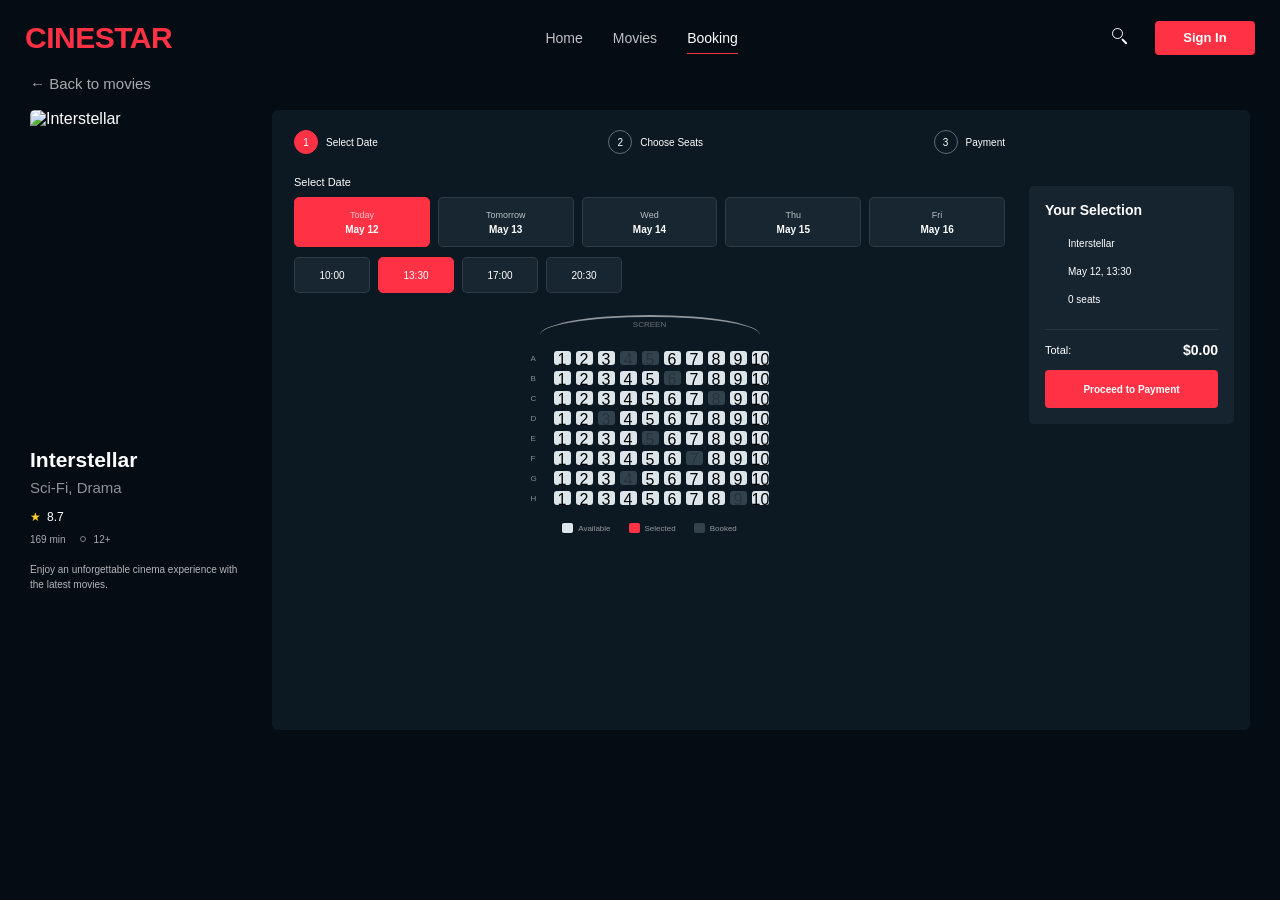
==== booking.html @ d74d0a4b "Adding a third page A movie screening reservation system has been added." ====
<!DOCTYPE html>
<html lang="en">

<head>
    <meta charset="UTF-8">
    <meta name="viewport" content="width=device-width, initial-scale=1.0">
    <title>Booking - Cinestar</title>
    <link rel="stylesheet" href="style.css">
</head>

<body>
    <header class="header booking-header">
        <a href="index.html" class="logo">CINESTAR</a>
        <nav class="nav">
            <a href="index.html" class="nav-link">Home</a>
            <a href="movies.html" class="nav-link">Movies</a>
            <a href="booking.html" class="nav-link active">Booking</a>
        </nav>
        <div class="header-actions">
            <button class="search-btn" type="button" aria-label="Search"></button>
            <a href="#" class="sign-btn">Sign In</a>
        </div>
    </header>

    <main class="booking-page">
        <a href="movies.html" class="back-link">← Back to movies</a>

        <div class="booking-layout">
            <section class="booking-movie">
                <img id="booking-movie-image" src="" alt="">
                <div class="booking-movie-info">
                    <h1 id="booking-movie-title">Interstellar</h1>
                    <p id="booking-movie-genre">Sci-Fi, Drama</p>
                    <div class="booking-rating">
                        <span class="star">★</span>
                        <span id="booking-movie-rating">8.7</span>
                    </div>
                    <div class="booking-meta">
                        <span id="booking-movie-duration">169 min</span>
                        <span id="booking-movie-age">12+</span>
                    </div>
                    <p id="booking-movie-description">
                        When Earth becomes uninhabitable, a group of explorers travels through a wormhole in search of a
                        new home for humanity.
                    </p>
                </div>
            </section>

            <section class="booking-panel">
                <div class="booking-steps">
                    <div class="booking-step active">
                        <span>1</span>
                        <p>Select Date</p>
                    </div>
                    <div class="booking-step">
                        <span>2</span>
                        <p>Choose Seats</p>
                    </div>
                    <div class="booking-step">
                        <span>3</span>
                        <p>Payment</p>
                    </div>
                </div>

                <div class="booking-content">
                    <div class="booking-title">Select Date</div>
                    <div class="date-list" id="date-list"></div>

                    <div class="time-list" id="time-list"></div>

                    <div class="seat-layout">
                        <div class="screen">SCREEN</div>
                        <div class="seats" id="seats"></div>
                        <div class="seat-legend">
                            <div><span class="seat-example available"></span>Available</div>
                            <div><span class="seat-example selected"></span>Selected</div>
                            <div><span class="seat-example booked"></span>Booked</div>
                        </div>
                    </div>
                </div>

                <aside class="selection-panel">
                    <h2>Your Selection</h2>
                    <div class="selection-item">
                        <span class="selection-icon movie-icon"></span>
                        <span id="selected-movie">Interstellar</span>
                    </div>
                    <div class="selection-item">
                        <span class="selection-icon calendar-icon"></span>
                        <span id="selected-date">May 12, 13:30</span>
                    </div>
                    <div class="selection-item">
                        <span class="selection-icon seat-icon"></span>
                        <span id="selected-seats">2 seats (D5, D6)</span>
                    </div>
                    <div class="selection-total">
                        <span>Total:</span>
                        <strong id="total-price">$24.00</strong>
                    </div>
                    <button class="payment-btn" id="payment-btn" type="button">Proceed to Payment</button>
                </aside>
            </section>
        </div>
    </main>

    <script src="js/booking.js"></script>
</body>

</html>
---- style.css ----
* {
    margin: 0;
    padding: 0;
    box-sizing: border-box;
}

html {
    scroll-behavior: smooth;
}

body {
    font-family: Arial, Helvetica, sans-serif;
    background: #050d14;
    color: #fff;
}

a {
    color: inherit;
    text-decoration: none;
}

button {
    font: inherit;
}

.hero {
    position: relative;
    width: 100%;
    height: 100vh;
    min-height: 600px;
    overflow: hidden;
    background-image:
        linear-gradient(90deg, rgba(3, 10, 17, 0.94) 0%, rgba(3, 10, 17, 0.82) 34%, rgba(3, 10, 17, 0.35) 62%, rgba(3, 10, 17, 0.12) 100%),
        url("img/ero1.jpg");
    background-position: center;
    background-size: cover;
    background-repeat: no-repeat;
}

.header {
    position: relative;
    z-index: 10;
    width: 100%;
    max-width: 1180px;
    height: 70px;
    margin: 0 auto;
    padding: 0 25px;
    display: flex;
    align-items: center;
    justify-content: space-between;
}

.logo {
    font-size: 30px;
    font-weight: 800;
    letter-spacing: -0.5px;
    color: #ff3145;
}

.nav {
    display: flex;
    align-items: center;
    gap: 30px;
    margin-left: auto;
    margin-right: auto;
}

.nav-link {
    position: relative;
    font-size: 14px;
    color: rgba(255, 255, 255, 0.75);
    transition: color 0.3s ease;
}

.nav-link:hover,
.nav-link.active {
    color: #fff;
}

.nav-link.active::after {
    content: "";
    position: absolute;
    left: 0;
    bottom: -8px;
    width: 100%;
    height: 1px;
    background: #ff3145;
}

.header-actions {
    display: flex;
    align-items: center;
    gap: 22px;
}

.search-btn {
    position: relative;
    width: 22px;
    height: 22px;
    padding: 0;
    border: 0;
    background: transparent;
    cursor: pointer;
}

.search-btn::before {
    content: "";
    position: absolute;
    top: 1px;
    left: 1px;
    width: 9px;
    height: 9px;
    border: 1.7px solid #fff;
    border-radius: 50%;
    transition: border-color 0.3s ease;
}

.search-btn::after {
    content: "";
    position: absolute;
    top: 11px;
    left: 11px;
    width: 7px;
    height: 1.7px;
    border-radius: 2px;
    background: #fff;
    transform: rotate(45deg);
    transform-origin: left center;
    transition: background 0.3s ease;
}

.search-btn:hover::before {
    border-color: #ff3145;
}

.search-btn:hover::after {
    background: #ff3145;
}

.sign-btn {
    display: flex;
    align-items: center;
    justify-content: center;
    min-width: 68px;
    height: 34px;
    width: 100px;
    padding: 0 15px;
    border-radius: 4px;
    background: #ff3145;
    font-size: 13px;
    font-weight: 600;
    transition: background 0.3s ease, transform 0.3s ease;
}

.sign-btn:hover {
    background: #e92338;
    transform: translateY(-1px);
}

.hero-content {
    position: relative;
    z-index: 5;
    max-width: 1180px;
    margin: 0 auto;
    padding: 125px 25px 0;
}

.hero-subtitle {
    margin-bottom: 14px;
    font-size: 10px;
    font-weight: 600;
    letter-spacing: 4px;
    color: rgba(255, 255, 255, 0.7);
}

.hero-title {
    margin-bottom: 14px;
    font-size: clamp(52px, 5vw, 76px);
    line-height: 0.96;
    font-weight: 800;
    letter-spacing: -3px;
}

.hero-description {
    margin-bottom: 28px;
    font-size: 14px;
    line-height: 1.45;
    color: rgba(255, 255, 255, 0.82);
}

.hero-buttons {
    display: flex;
    align-items: center;
    gap: 12px;
}

.btn {
    display: flex;
    align-items: center;
    justify-content: center;
    height: 37px;
    padding: 0 19px;
    border-radius: 4px;
    font-size: 14px;
    font-weight: 600;
    transition: background 0.3s ease, border-color 0.3s ease, transform 0.3s ease;
}

.btn-primary {
    background: #ff3145;
}

.btn-primary:hover {
    background: #e92338;
    transform: translateY(-2px);
}

.btn-secondary {
    border: 1px solid rgba(255, 255, 255, 0.45);
    background: rgba(0, 0, 0, 0.05);
}

.btn-secondary:hover {
    border-color: #fff;
    background: rgba(255, 255, 255, 0.08);
}

.now-showing {
    padding: 90px 25px 45px;
    background: #050d14;
}

.section-header {
    max-width: 1180px;
    margin: 0 auto 18px;
    display: flex;
    align-items: center;
    justify-content: space-between;
}

.section-title {
    font-size: 30px;
    font-weight: 700;
}

.view-all {
    font-size: 15px;
    color: #fff;
    margin-top: 14px;
}

.view-all span {
    margin-left: 5px;
    font-size: 14px;
}

.movies-grid {
    max-width: 1300px;
    margin: 0 auto;
    display: grid;
    grid-template-columns: repeat(5, 1fr);
    gap: 30px;
}

.movie-card {
    min-width: 0;
    margin-top: 30px;
}

.movie-card-image {
    display: block;
    width: 100%;
    aspect-ratio: 0.67;
    object-fit: cover;
    border-radius: 10px;
}

.movie-card-title {
    margin-top: 7px;
    font-size: 16px;
    line-height: 1.2;
    font-weight: 600;
    white-space: nowrap;
    overflow: hidden;
    text-overflow: ellipsis;
}

.movie-card-genre {
    margin-top: 4px;
    font-size: 14px;
    color: rgba(255, 255, 255, 0.6);
}

.movie-card-rating {
    margin-top: 5px;
    display: flex;
    align-items: center;
    gap: 4px;
    font-size: 12px;
    color: #fff;
}

.star {
    color: #ffd12f;
}

.movie-card-button {
    display: flex;
    align-items: center;
    justify-content: center;
    height: 40px;
    margin-top: 10px;
    border-radius: 15px;
    background: #ff3145;
    font-size: 14px;
    font-weight: 900;
    transition: background 0.3s ease;
}

.movie-card-button:hover {
    background: #e92338;
}

.promo {
    max-width: 1180px;
    height: 200px;
    margin: 28px auto;
    padding: 0 20px;
    display: flex;
    align-items: center;
    justify-content: center;
    border-radius: 3px;
    overflow: hidden;
    background-image: url("img/pomt.jpg");
    background-size: cover;
    background-position: center;
}

.promo-content {
    margin-left: 180px;
    text-align: center;
}

.promo h2 {
    margin-bottom: 7px;
    font-size: 25px;
    font-weight: 700;
}

.promo p {
    margin-bottom: 11px;
    font-size: 15px;
    line-height: 1.35;
    color: rgba(255, 255, 255, 0.82);
}

.promo-button {
    display: inline-flex;
    align-items: center;
    justify-content: center;
    min-width: 200px;
    height: 40px;
    padding: 0 20px;
    border-radius: 3px;
    background: #ff3145;
    font-size: 17px;
    font-weight: 600;
    transition: background 0.3s ease, transform 0.3s ease;
}

.promo-button:hover {
    background: #e92338;
    transform: translateY(-1px);
}

.features {
    padding: 35px 25px;
    background: #050d14;
    border-top: 1px solid rgba(255, 255, 255, 0.04);
    border-bottom: 1px solid rgba(255, 255, 255, 0.04);
}

.features-container {
    max-width: 1180px;
    margin: 0 auto;
    display: grid;
    grid-template-columns: repeat(3, 1fr);
}

.feature {
    position: relative;
    min-height: 105px;
    display: flex;
    flex-direction: column;
    align-items: center;
    text-align: center;
}

.feature+.feature::before {
    content: "";
    position: absolute;
    left: 0;
    top: 5px;
    width: 1px;
    height: 85px;
    background: rgba(255, 255, 255, 0.08);
}

.feature-icon {
    display: block;
    width: 200px;
    height: 150px;
    margin-bottom: 9px;
    object-fit: contain;
}

.feature h3 {
    margin-bottom: 7px;
    font-size: 19px;
    font-weight: 700;
}

.feature p {
    font-size: 13px;
    line-height: 1.45;
    color: rgba(255, 255, 255, 0.55);
}

.footer {
    background: #050d14;
    border-top: 1px solid rgba(255, 255, 255, 0.06);
    padding: 12px 25px 7px;
}

.footer-top,
.footer-bottom {
    max-width: 1180px;
    margin: 0 auto;
    display: flex;
    align-items: center;
    justify-content: space-between;
}

.footer-top {
    min-height: 38px;
}

.footer-brand {
    min-width: 180px;
}

.footer-logo {
    display: block;
    margin-bottom: 1px;
    color: #ff3145;
    font-size: 25px;
    line-height: 2;
    font-weight: 800;
}

.footer-brand p {
    font-size: 15px;
    color: rgba(255, 255, 255, 0.55);
}

.footer-nav {
    display: flex;
    align-items: center;
    gap: 22px;
}

.footer-nav a,
.footer-links a {
    font-size: 15px;
    color: rgba(255, 255, 255, 0.75);
    transition: color 0.3s ease;
}

.footer-nav a:hover,
.footer-links a:hover {
    color: #fff;
}

.footer-socials {
    display: flex;
    align-items: center;
    gap: 11px;
    min-width: 180px;
    justify-content: flex-end;
}

.footer-socials {
    display: flex;
    align-items: center;
    justify-content: flex-end;
    gap: 12px;
    min-width: 180px;
}

.footer-socials a {
    width: 30px;
    height: 30px;
    display: flex;
    align-items: center;
    justify-content: center;
}

.footer-socials img {
    width: 25px;
    height: 25px;
    object-fit: contain;
    display: block;
}

.footer-bottom {
    margin-top: 5px;
}

.footer-bottom p,
.footer-links a {
    font-size: 12px;
    color: rgba(255, 255, 255, 0.38);
}

.footer-links {
    display: flex;
    gap: 16px;
}

.footer-links a:hover {
    color: rgba(255, 255, 255, 0.75);
}

.movies-page {
    min-height: 100vh;
    background: #050d14;
}

.movies-header {
    max-width: 1180px;
}

.movies-intro {
    background: linear-gradient(180deg, #07151e 0%, #050d14 100%);
    padding: 8px 25px 20px;
}

.movies-intro-content {
    max-width: 1180px;
    margin: 0 auto;
}

.movies-intro h1 {
    margin-left: 25px;
    font-size: 30px;
    line-height: 2;
    font-weight: 700;
}

.movies-intro p {
    margin-left: 25px;
    font-size: 15px;
    color: rgba(255, 255, 255, 0.55);
}

.movies-section {
    max-width: 1180px;
    margin: 0 auto;
    padding: 0 25px 35px;
}

.movies-filters {
    display: grid;
    grid-template-columns: 1fr 150px 150px 150px;
    gap: 10px;
    margin-bottom: 16px;
}

.search-box {
    position: relative;
}

.search-box input,
.movies-filters select {
    width: 100%;
    height: 40px;
    border: 1px solid rgba(255, 255, 255, 0.08);
    border-radius: 4px;
    outline: none;
    background: #12202a;
    color: #fff;
    font-size: 15px;
}

.search-box input {
    padding: 0 35px 0 10px;
}

.search-box input::placeholder {
    color: rgba(255, 255, 255, 0.4);
}

.movies-filters select {
    padding: 0 9px;
}

.filter-search-btn {
    position: absolute;
    top: 50%;
    right: 11px;
    width: 15px;
    height: 15px;
    padding: 0;
    border: 0;
    background: transparent;
    transform: translateY(-50%);
    cursor: pointer;
}

.filter-search-btn::before {
    content: "";
    position: absolute;
    top: 1px;
    left: 0;
    width: 7px;
    height: 7px;
    border: 1.5px solid #fff;
    border-radius: 50%;
}

.filter-search-btn::after {
    content: "";
    position: absolute;
    top: 9px;
    left: 8px;
    width: 6px;
    height: 1.5px;
    border-radius: 2px;
    background: #fff;
    transform: rotate(45deg);
}

.movies-grid {
    display: grid;
    grid-template-columns: repeat(5, 1fr);
    gap: 20px 30px;
}

.movie-card {
    min-width: 0;
}

.movie-card-image {
    display: block;
    width: 100%;
    aspect-ratio: 0.7;
    object-fit: cover;
    border-radius: 10px;
}

.movie-card-title {
    margin-top: 7px;
    font-size: 17px;
    line-height: 1.2;
    font-weight: 600;
    white-space: nowrap;
    overflow: hidden;
    text-overflow: ellipsis;
}

.movie-card-genre {
    margin-top: 3px;
    font-size: 15px;
    color: rgba(255, 255, 255, 0.5);
}

.movie-card-rating {
    display: flex;
    align-items: center;
    gap: 4px;
    margin-top: 5px;
    font-size: 13px;
}

.star {
    color: #ffd12f;
}

.movie-card-button {
    display: flex;
    align-items: center;
    justify-content: center;
    height: 40px;
    margin-top: 5px;
    border: 1px solid rgba(255, 255, 255, 0.12);
    border-radius: 3px;
    background: #172631;
    color: #fff;
    font-size: 13px;
    transition: background 0.3s ease, border-color 0.3s ease;
}

.movie-card-button:hover {
    background: #ff3145;
    border-color: #ff3145;
}

.pagination {
    display: flex;
    align-items: center;
    justify-content: center;
    gap: 15px;
    margin-top: 18px;
}

.pagination button {
    width: 20px;
    height: 20px;
    border: 0;
    border-radius: 3px;
    background: transparent;
    color: #fff;
    font-size: 9px;
    cursor: pointer;
}

.pagination button.active {
    background: #ff3145;
}

.pagination button:hover {
    color: #ff3145;
}

.pagination button.active:hover {
    color: #fff;
}

.booking-page {
    min-height: calc(100vh - 75px);
    padding: 0 30px 45px;
    background: #050d14;
}

.booking-header {
    max-width: 1280px;
    height: 75px;
}

.back-link {
    display: block;
    max-width: 1280px;
    margin: 0 auto 18px;
    font-size: 15px;
    color: rgba(255, 255, 255, 0.65);
}

.back-link:hover {
    color: #fff;
}

.booking-layout {
    max-width: 1280px;
    margin: 0 auto;
    display: grid;
    grid-template-columns: 220px 1fr;
    gap: 22px;
}

.booking-movie > img {
    display: block;
    width: 100%;
    aspect-ratio: 0.68;
    object-fit: cover;
    border-radius: 5px;
}

.booking-movie-info h1 {
    margin-top: 14px;
    font-size: 21px;
    line-height: 1.1;
}

.booking-movie-info > p {
    margin-top: 6px;
    font-size: 15px;
    line-height: 1.4;
    color: rgba(255, 255, 255, 0.55);
}

.booking-rating {
    display: flex;
    align-items: center;
    gap: 6px;
    margin-top: 12px;
    font-size: 12px;
}

.booking-meta {
    display: flex;
    align-items: center;
    gap: 14px;
    margin-top: 10px;
    font-size: 10px;
    color: rgba(255, 255, 255, 0.65);
}

.booking-meta span + span {
    position: relative;
    padding-left: 14px;
}

.booking-meta span + span::before {
    content: "";
    position: absolute;
    left: 0;
    top: 50%;
    width: 4px;
    height: 4px;
    border: 1px solid rgba(255, 255, 255, 0.45);
    border-radius: 50%;
    transform: translateY(-50%);
}

#booking-movie-description {
    margin-top: 17px;
    font-size: 10px;
    line-height: 1.5;
    color: rgba(255, 255, 255, 0.7);
}

.booking-panel {
    position: relative;
    min-height: 620px;
    padding: 20px 245px 25px 22px;
    border-radius: 6px;
    background: #0d1922;
}

.booking-steps {
    display: flex;
    align-items: center;
    justify-content: space-between;
    margin-bottom: 22px;
}

.booking-step {
    display: flex;
    align-items: center;
    gap: 8px;
}

.booking-step span {
    display: flex;
    align-items: center;
    justify-content: center;
    width: 24px;
    height: 24px;
    border: 1px solid rgba(255, 255, 255, 0.35);
    border-radius: 50%;
    font-size: 10px;
}

.booking-step p {
    font-size: 10px;
}

.booking-step.active span {
    border-color: #ff3145;
    background: #ff3145;
}

.booking-title {
    margin-bottom: 9px;
    font-size: 11px;
}

.date-list {
    display: grid;
    grid-template-columns: repeat(5, 1fr);
    gap: 8px;
}

.date-btn {
    height: 50px;
    padding: 6px;
    border: 1px solid rgba(255, 255, 255, 0.1);
    border-radius: 5px;
    background: #172630;
    color: #fff;
}

.date-btn span {
    display: block;
    font-size: 9px;
    color: rgba(255, 255, 255, 0.7);
}

.date-btn strong {
    display: block;
    margin-top: 4px;
    font-size: 10px;
}

.date-btn.active {
    border-color: #ff3145;
    background: #ff3145;
}

.time-list {
    display: flex;
    gap: 8px;
    margin-top: 10px;
}

.time-btn {
    width: 76px;
    height: 36px;
    border: 1px solid rgba(255, 255, 255, 0.1);
    border-radius: 5px;
    background: #172630;
    color: #fff;
    font-size: 10px;
}

.time-btn.active {
    border-color: #ff3145;
    background: #ff3145;
}

.seat-layout {
    margin-top: 22px;
}

.screen {
    position: relative;
    width: 220px;
    margin: 0 auto 22px;
    padding-top: 5px;
    text-align: center;
    font-size: 8px;
    color: rgba(255, 255, 255, 0.38);
}

.screen::before {
    content: "";
    position: absolute;
    left: 0;
    right: 0;
    top: 0;
    height: 38px;
    border-top: 2px solid rgba(255, 255, 255, 0.55);
    border-radius: 50%;
}

.seat-row {
    display: flex;
    align-items: center;
    justify-content: center;
    margin-bottom: 6px;
}

.row-label {
    width: 23px;
    font-size: 8px;
    color: rgba(255, 255, 255, 0.5);
}

.row-seats {
    display: grid;
    grid-template-columns: repeat(10, 17px);
    gap: 5px;
}

.seat {
    width: 17px;
    height: 14px;
    padding: 0;
    border: 0;
    border-radius: 3px;
    background: #dce5ea;
    cursor: pointer;
}

.seat.selected {
    background: #ff3145;
}

.seat.booked {
    background: #33434e;
    cursor: not-allowed;
}

.seat-legend {
    display: flex;
    align-items: center;
    justify-content: center;
    gap: 18px;
    margin-top: 18px;
    font-size: 8px;
    color: rgba(255, 255, 255, 0.55);
}

.seat-legend > div {
    display: flex;
    align-items: center;
    gap: 5px;
}

.seat-example {
    width: 11px;
    height: 10px;
    border-radius: 2px;
}

.seat-example.available {
    background: #dce5ea;
}

.seat-example.selected {
    background: #ff3145;
}

.seat-example.booked {
    background: #33434e;
}

.selection-panel {
    position: absolute;
    top: 76px;
    right: 16px;
    width: 205px;
    padding: 16px;
    border-radius: 5px;
    background: #16242f;
}

.selection-panel h2 {
    margin-bottom: 18px;
    font-size: 14px;
}

.selection-item {
    display: flex;
    align-items: center;
    gap: 8px;
    margin-bottom: 13px;
    font-size: 10px;
}

.selection-icon {
    width: 15px;
    height: 15px;
}

.selection-total {
    display: flex;
    align-items: center;
    justify-content: space-between;
    margin-top: 22px;
    padding-top: 12px;
    border-top: 1px solid rgba(255, 255, 255, 0.08);
    font-size: 11px;
}

.selection-total strong {
    font-size: 14px;
}

.payment-btn {
    width: 100%;
    height: 38px;
    margin-top: 12px;
    border: 0;
    border-radius: 4px;
    background: #ff3145;
    color: #fff;
    font-size: 10px;
    font-weight: 600;
    cursor: pointer;
}

.payment-btn:hover {
    background: #e92338;
}

@media (max-width: 900px) {
    .movies-grid {
        grid-template-columns: repeat(4, 1fr);
    }

    .movies-filters {
        grid-template-columns: 1fr 1fr;
    }
}

@media (max-width: 600px) {
    .movies-grid {
        grid-template-columns: repeat(2, 1fr);
    }

    .movies-filters {
        grid-template-columns: 1fr;
    }

    .movies-section {
        padding-left: 15px;
        padding-right: 15px;
    }
}

@media (max-width: 700px) {
    .footer {
        padding: 20px;
    }

    .footer-top {
        flex-direction: column;
        gap: 18px;
    }

    .footer-brand,
    .footer-socials {
        min-width: auto;
    }

    .footer-nav {
        flex-wrap: wrap;
        justify-content: center;
    }

    .footer-bottom {
        flex-direction: column;
        gap: 8px;
    }
}

@media (max-width: 600px) {
    .features {
        padding: 30px 15px;
    }

    .features-container {
        grid-template-columns: 1fr;
        gap: 30px;
    }

    .feature {
        min-height: auto;
    }

    .feature+.feature::before {
        display: none;
    }
}

@media (max-width: 700px) {
    .promo {
        height: 150px;
    }

    .promo-content {
        margin-left: 80px;
    }
}

@media (max-width: 480px) {
    .promo-content {
        margin-left: 0;
    }

    .promo h2 {
        font-size: 16px;
    }
}

@media (max-width: 900px) {
    .movies-grid {
        grid-template-columns: repeat(3, 1fr);
    }
}

@media (max-width: 600px) {
    .movies-grid {
        grid-template-columns: repeat(2, 1fr);
    }
}

@media (max-width: 768px) {
    .header {
        padding: 0 20px;
    }

    .nav {
        gap: 18px;
    }

    .header-actions {
        gap: 14px;
    }

    .hero {
        background-position: 62% center;
    }

    .hero-content {
        padding: 140px 20px 0;
    }

    .hero-title {
        font-size: 52px;
        letter-spacing: -2px;
    }
}

@media (max-width: 520px) {
    .header {
        height: auto;
        padding-top: 18px;
        flex-wrap: wrap;
        gap: 18px;
    }

    .nav {
        order: 3;
        width: 100%;
        margin: 0;
        justify-content: center;
    }

    .hero-content {
        padding: 90px 20px 0;
    }

    .hero-title {
        font-size: 43px;
    }

    .hero-buttons {
        flex-direction: column;
        align-items: flex-start;
    }

    .btn {
        width: 130px;
    }
}
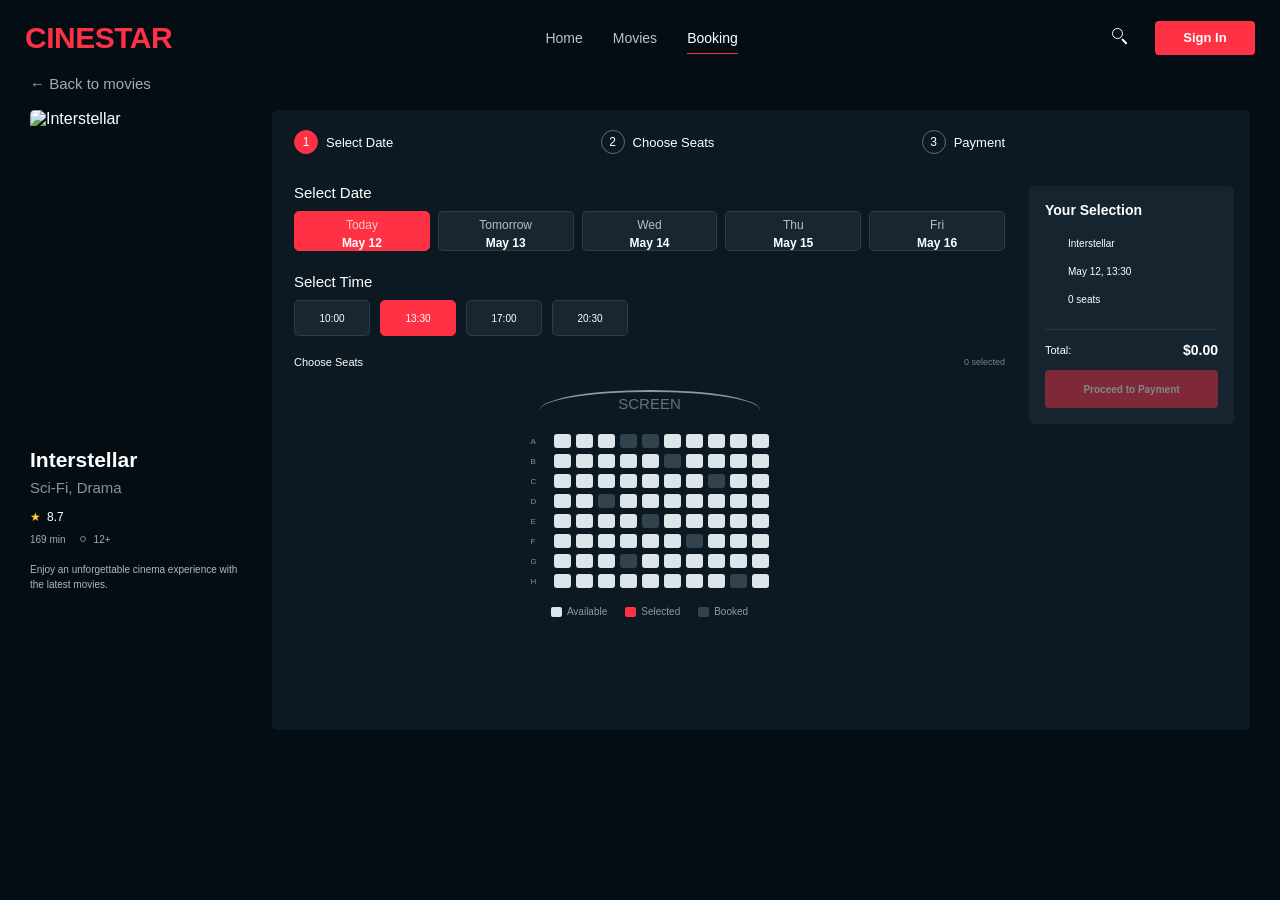
==== commit a38bd39c: "Payment editing The payment section has been modified—specifically, a character limit system has bee" ====
--- a/booking.html
+++ b/booking.html
@@ -39,24 +39,22 @@
                         <span id="booking-movie-duration">169 min</span>
                         <span id="booking-movie-age">12+</span>
                     </div>
-                    <p id="booking-movie-description">
-                        When Earth becomes uninhabitable, a group of explorers travels through a wormhole in search of a
-                        new home for humanity.
-                    </p>
+                    <p id="booking-movie-description">When Earth becomes uninhabitable, a group of explorers travels
+                        through a wormhole in search of a new home for humanity.</p>
                 </div>
             </section>
 
             <section class="booking-panel">
                 <div class="booking-steps">
-                    <div class="booking-step active">
+                    <div class="booking-step active" data-step="1">
                         <span>1</span>
                         <p>Select Date</p>
                     </div>
-                    <div class="booking-step">
+                    <div class="booking-step" data-step="2">
                         <span>2</span>
                         <p>Choose Seats</p>
                     </div>
-                    <div class="booking-step">
+                    <div class="booking-step" data-step="3">
                         <span>3</span>
                         <p>Payment</p>
                     </div>
@@ -66,7 +64,13 @@
                     <div class="booking-title">Select Date</div>
                     <div class="date-list" id="date-list"></div>
 
+                    <div class="booking-title time-title">Select Time</div>
                     <div class="time-list" id="time-list"></div>
+
+                    <div class="booking-seat-title">
+                        <span>Choose Seats</span>
+                        <span id="seat-count">0 selected</span>
+                    </div>
 
                     <div class="seat-layout">
                         <div class="screen">SCREEN</div>
@@ -81,28 +85,108 @@
 
                 <aside class="selection-panel">
                     <h2>Your Selection</h2>
+
                     <div class="selection-item">
                         <span class="selection-icon movie-icon"></span>
                         <span id="selected-movie">Interstellar</span>
                     </div>
+
                     <div class="selection-item">
                         <span class="selection-icon calendar-icon"></span>
                         <span id="selected-date">May 12, 13:30</span>
                     </div>
+
                     <div class="selection-item">
                         <span class="selection-icon seat-icon"></span>
-                        <span id="selected-seats">2 seats (D5, D6)</span>
+                        <span id="selected-seats">0 seats</span>
                     </div>
+
                     <div class="selection-total">
                         <span>Total:</span>
-                        <strong id="total-price">$24.00</strong>
+                        <strong id="total-price">$0.00</strong>
                     </div>
-                    <button class="payment-btn" id="payment-btn" type="button">Proceed to Payment</button>
+
+                    <button class="payment-btn" id="payment-btn" type="button" disabled>
+                        Proceed to Payment
+                    </button>
                 </aside>
             </section>
         </div>
     </main>
 
+    <div class="payment-modal" id="payment-modal">
+        <div class="payment-overlay"></div>
+
+        <div class="payment-window">
+            <button class="payment-close" id="payment-close" type="button" aria-label="Close">×</button>
+
+            <div class="payment-header">
+                <span class="payment-step-number">3</span>
+                <div>
+                    <h2>Payment</h2>
+                    <p>Complete your booking</p>
+                </div>
+            </div>
+
+            <div class="payment-summary">
+                <div>
+                    <span>Movie</span>
+                    <strong id="payment-movie">Interstellar</strong>
+                </div>
+                <div>
+                    <span>Seats</span>
+                    <strong id="payment-seats">D5, D6</strong>
+                </div>
+                <div>
+                    <span>Total</span>
+                    <strong id="payment-total">$24.00</strong>
+                </div>
+            </div>
+
+            <form id="payment-form" class="payment-form">
+                <label>
+                    Cardholder Name
+                    <input id="card-name" type="text" placeholder="Enter your name" maxlength="40" required>
+                    <span class="input-error" id="card-name-error"></span>
+                </label>
+
+                <label>
+                    Card Number
+                    <input id="card-number" type="text" placeholder="Enter card number" maxlength="16"
+                        inputmode="numeric" required>
+                    <span class="input-error" id="card-number-error"></span>
+                </label>
+
+                <div class="payment-row">
+                    <label>
+                        Expiry Date
+                        <input id="card-expiry" type="text" placeholder="MM/YY" maxlength="5" inputmode="numeric"
+                            required>
+                        <span class="input-error" id="card-expiry-error"></span>
+                    </label>
+
+                    <label>
+                        CVV
+                        <input id="card-cvv" type="text" placeholder="CVV" maxlength="3" inputmode="numeric" required>
+                        <span class="input-error" id="card-cvv-error"></span>
+                    </label>
+                </div>
+
+                <button class="confirm-payment-btn" type="submit">
+                    Pay <span id="payment-button-price">$24.00</span>
+                </button>
+            </form>
+
+            <div class="payment-success" id="payment-success">
+                <div class="success-icon">✓</div>
+                <h2>Payment Successful!</h2>
+                <p>Your booking has been confirmed.</p>
+                <span id="booking-confirmation"></span>
+                <a href="index.html" class="success-button">Back to Home</a>
+            </div>
+        </div>
+    </div>
+
     <script src="js/booking.js"></script>
 </body>
 
--- a/style.css
+++ b/style.css
@@ -841,7 +841,7 @@
     display: flex;
     align-items: center;
     justify-content: space-between;
-    margin-bottom: 22px;
+    margin-bottom: 30px;
 }
 
 .booking-step {
@@ -858,11 +858,11 @@
     height: 24px;
     border: 1px solid rgba(255, 255, 255, 0.35);
     border-radius: 50%;
-    font-size: 10px;
+    font-size: 12px;
 }
 
 .booking-step p {
-    font-size: 10px;
+    font-size: 13px;
 }
 
 .booking-step.active span {
@@ -870,9 +870,14 @@
     background: #ff3145;
 }
 
+.time-title {
+    margin-top: 22px;
+    margin-bottom: 10px;
+}
+
 .booking-title {
-    margin-bottom: 9px;
-    font-size: 11px;
+    margin-bottom: 10px;
+    font-size: 15px;
 }
 
 .date-list {
@@ -882,7 +887,7 @@
 }
 
 .date-btn {
-    height: 50px;
+    height: 40px;
     padding: 6px;
     border: 1px solid rgba(255, 255, 255, 0.1);
     border-radius: 5px;
@@ -892,14 +897,14 @@
 
 .date-btn span {
     display: block;
-    font-size: 9px;
+    font-size: 12px;
     color: rgba(255, 255, 255, 0.7);
 }
 
 .date-btn strong {
     display: block;
     margin-top: 4px;
-    font-size: 10px;
+    font-size: 12px;
 }
 
 .date-btn.active {
@@ -909,7 +914,7 @@
 
 .time-list {
     display: flex;
-    gap: 8px;
+    gap: 10px;
     margin-top: 10px;
 }
 
@@ -938,7 +943,7 @@
     margin: 0 auto 22px;
     padding-top: 5px;
     text-align: center;
-    font-size: 8px;
+    font-size: 15px;
     color: rgba(255, 255, 255, 0.38);
 }
 
@@ -997,7 +1002,7 @@
     justify-content: center;
     gap: 18px;
     margin-top: 18px;
-    font-size: 8px;
+    font-size: 10px;
     color: rgba(255, 255, 255, 0.55);
 }
 
@@ -1084,6 +1089,265 @@
     background: #e92338;
 }
 
+.booking-seat-title {
+    display: flex;
+    align-items: center;
+    justify-content: space-between;
+    margin-top: 20px;
+    margin-bottom: 10px;
+    font-size: 11px;
+}
+
+#seat-count {
+    color: rgba(255, 255, 255, 0.45);
+    font-size: 9px;
+}
+
+.payment-btn:disabled {
+    opacity: 0.45;
+    cursor: not-allowed;
+}
+
+.payment-btn:not(:disabled):hover {
+    background: #e92338;
+}
+
+.booking-step.completed span {
+    border-color: #ff3145;
+    background: #ff3145;
+}
+
+.payment-modal {
+    position: fixed;
+    inset: 0;
+    z-index: 1000;
+    display: none;
+}
+
+.payment-modal.show {
+    display: flex;
+    align-items: center;
+    justify-content: center;
+}
+
+.payment-overlay {
+    position: absolute;
+    inset: 0;
+    background: rgba(0, 0, 0, 0.72);
+}
+
+.payment-window {
+    position: relative;
+    z-index: 2;
+    width: min(430px, calc(100% - 30px));
+    padding: 25px;
+    border-radius: 8px;
+    background: #101d27;
+    box-shadow: 0 20px 60px rgba(0, 0, 0, 0.45);
+}
+
+.payment-close {
+    position: absolute;
+    top: 12px;
+    right: 14px;
+    width: 28px;
+    height: 28px;
+    border: 0;
+    background: transparent;
+    color: rgba(255, 255, 255, 0.6);
+    font-size: 22px;
+    cursor: pointer;
+}
+
+.payment-close:hover {
+    color: #fff;
+}
+
+.payment-header {
+    display: flex;
+    align-items: center;
+    gap: 11px;
+    margin-bottom: 20px;
+}
+
+.payment-step-number {
+    display: flex;
+    align-items: center;
+    justify-content: center;
+    width: 28px;
+    height: 28px;
+    border-radius: 50%;
+    background: #ff3145;
+    font-size: 11px;
+}
+
+.payment-header h2 {
+    font-size: 18px;
+}
+
+.payment-header p {
+    margin-top: 3px;
+    font-size: 9px;
+    color: rgba(255, 255, 255, 0.45);
+}
+
+.payment-summary {
+    display: grid;
+    grid-template-columns: 1fr 1fr 90px;
+    gap: 10px;
+    margin-bottom: 20px;
+    padding: 12px;
+    border-radius: 5px;
+    background: #162631;
+}
+
+.payment-summary div {
+    display: flex;
+    flex-direction: column;
+    gap: 4px;
+}
+
+.payment-summary span {
+    font-size: 8px;
+    color: rgba(255, 255, 255, 0.45);
+}
+
+.payment-summary strong {
+    font-size: 10px;
+}
+
+.payment-form {
+    display: flex;
+    flex-direction: column;
+    gap: 13px;
+}
+
+.payment-form label {
+    display: flex;
+    flex-direction: column;
+    gap: 6px;
+    font-size: 9px;
+    color: rgba(255, 255, 255, 0.7);
+}
+
+.payment-form input {
+    width: 100%;
+    height: 36px;
+    padding: 0 10px;
+    border: 1px solid rgba(255, 255, 255, 0.09);
+    border-radius: 4px;
+    outline: none;
+    background: #182833;
+    color: #fff;
+    font-size: 10px;
+}
+
+.payment-form input:focus {
+    border-color: #ff3145;
+}
+
+.payment-form input::placeholder {
+    color: rgba(255, 255, 255, 0.3);
+}
+
+.payment-row {
+    display: grid;
+    grid-template-columns: 1fr 1fr;
+    gap: 10px;
+}
+
+.confirm-payment-btn {
+    width: 100%;
+    height: 40px;
+    margin-top: 5px;
+    border: 0;
+    border-radius: 4px;
+    background: #ff3145;
+    color: #fff;
+    font-size: 10px;
+    font-weight: 600;
+    cursor: pointer;
+}
+
+.confirm-payment-btn:hover {
+    background: #e92338;
+}
+
+.payment-form.hidden {
+    display: none;
+}
+
+.payment-success {
+    display: none;
+    padding: 15px 0 5px;
+    text-align: center;
+}
+
+.payment-success.show {
+    display: block;
+}
+
+.success-icon {
+    display: flex;
+    align-items: center;
+    justify-content: center;
+    width: 52px;
+    height: 52px;
+    margin: 0 auto 14px;
+    border-radius: 50%;
+    background: #ff3145;
+    font-size: 25px;
+    font-weight: 700;
+}
+
+.payment-success h2 {
+    font-size: 20px;
+}
+
+.payment-success p {
+    margin-top: 6px;
+    font-size: 10px;
+    color: rgba(255, 255, 255, 0.55);
+}
+
+#booking-confirmation {
+    display: block;
+    margin-top: 14px;
+    padding: 9px;
+    border-radius: 4px;
+    background: #162631;
+    font-size: 8px;
+    line-height: 1.5;
+    color: rgba(255, 255, 255, 0.65);
+}
+
+.success-button {
+    display: flex;
+    align-items: center;
+    justify-content: center;
+    width: 100%;
+    height: 36px;
+    margin-top: 15px;
+    border-radius: 4px;
+    background: #ff3145;
+    font-size: 9px;
+    font-weight: 600;
+}
+
+.success-button:hover {
+    background: #e92338;
+}
+
+@media (max-width: 600px) {
+    .payment-summary {
+        grid-template-columns: 1fr;
+    }
+
+    .payment-window {
+        padding: 20px;
+    }
+}
+
 @media (max-width: 900px) {
     .movies-grid {
         grid-template-columns: repeat(4, 1fr);
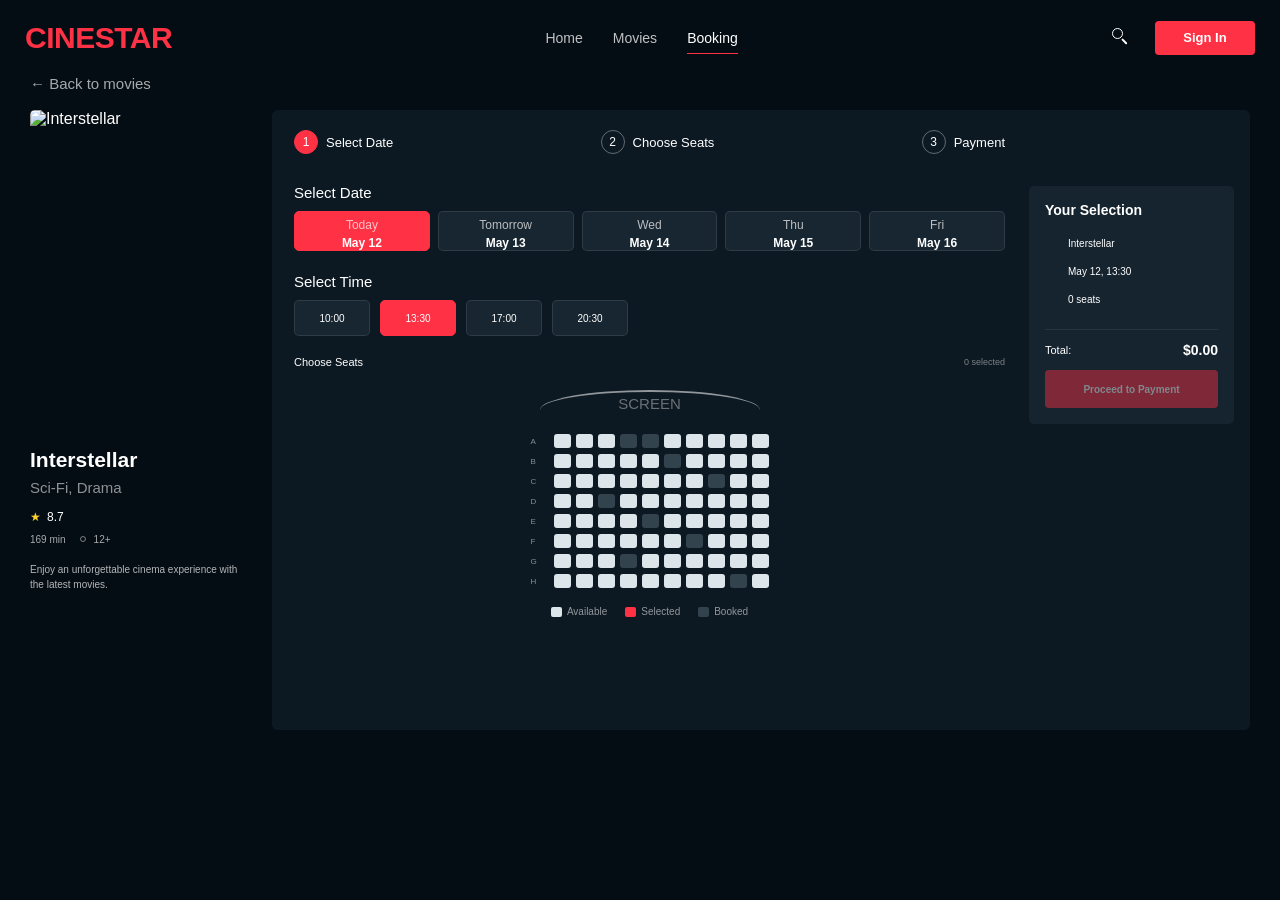
==== commit 52ef488d: "Final edits Creating animations for the entire website" ====
--- a/booking.html
+++ b/booking.html
@@ -6,6 +6,7 @@
     <meta name="viewport" content="width=device-width, initial-scale=1.0">
     <title>Booking - Cinestar</title>
     <link rel="stylesheet" href="style.css">
+    <link rel="stylesheet" href="animations.css">
 </head>
 
 <body>
--- a/animations.css
+++ b/animations.css
@@ -0,0 +1,313 @@
+body {
+    animation: pageFadeIn 0.45s ease both;
+}
+
+@keyframes pageFadeIn {
+    from {
+        opacity: 0;
+        transform: translateY(8px);
+    }
+
+    to {
+        opacity: 1;
+        transform: translateY(0);
+    }
+}
+
+a {
+    transition:
+        color 0.25s ease,
+        opacity 0.25s ease,
+        transform 0.25s ease;
+}
+
+button {
+    transition:
+        background 0.25s ease,
+        border-color 0.25s ease,
+        color 0.25s ease,
+        transform 0.2s ease,
+        opacity 0.25s ease;
+}
+
+button:not(:disabled):active {
+    transform: scale(0.97);
+}
+
+.header {
+    animation: headerAppear 0.5s ease both;
+}
+
+@keyframes headerAppear {
+    from {
+        opacity: 0;
+        transform: translateY(-10px);
+    }
+
+    to {
+        opacity: 1;
+        transform: translateY(0);
+    }
+}
+
+.hero {
+    animation: heroAppear 0.7s ease both;
+}
+
+.hero h1 {
+    animation: heroText 0.7s 0.1s ease both;
+}
+
+.hero p {
+    animation: heroText 0.7s 0.2s ease both;
+}
+
+.hero-buttons {
+    animation: heroText 0.7s 0.3s ease both;
+}
+
+@keyframes heroAppear {
+    from {
+        opacity: 0;
+    }
+
+    to {
+        opacity: 1;
+    }
+}
+
+@keyframes heroText {
+    from {
+        opacity: 0;
+        transform: translateY(18px);
+    }
+
+    to {
+        opacity: 1;
+        transform: translateY(0);
+    }
+}
+
+.movie-card {
+    animation: cardAppear 0.45s ease both;
+    transition:
+        transform 0.3s ease,
+        border-color 0.3s ease,
+        box-shadow 0.3s ease;
+}
+
+.movie-card:hover {
+    transform: translateY(-6px);
+}
+
+.movie-card:nth-child(1) {
+    animation-delay: 0.05s;
+}
+
+.movie-card:nth-child(2) {
+    animation-delay: 0.1s;
+}
+
+.movie-card:nth-child(3) {
+    animation-delay: 0.15s;
+}
+
+.movie-card:nth-child(4) {
+    animation-delay: 0.2s;
+}
+
+.movie-card:nth-child(5) {
+    animation-delay: 0.25s;
+}
+
+.movie-card:nth-child(6) {
+    animation-delay: 0.3s;
+}
+
+.movie-card:nth-child(7) {
+    animation-delay: 0.35s;
+}
+
+.movie-card:nth-child(8) {
+    animation-delay: 0.4s;
+}
+
+.movie-card:nth-child(9) {
+    animation-delay: 0.45s;
+}
+
+.movie-card:nth-child(10) {
+    animation-delay: 0.5s;
+}
+
+@keyframes cardAppear {
+    from {
+        opacity: 0;
+        transform: translateY(15px);
+    }
+
+    to {
+        opacity: 1;
+        transform: translateY(0);
+    }
+}
+
+.movie-card-image {
+    transition:
+        transform 0.4s ease,
+        filter 0.4s ease;
+}
+
+.movie-card:hover .movie-card-image {
+    transform: scale(1.04);
+}
+
+.booking-layout {
+    animation: bookingAppear 0.55s ease both;
+}
+
+@keyframes bookingAppear {
+    from {
+        opacity: 0;
+        transform: translateY(12px);
+    }
+
+    to {
+        opacity: 1;
+        transform: translateY(0);
+    }
+}
+
+.date-btn,
+.time-btn {
+    transition:
+        background 0.25s ease,
+        border-color 0.25s ease,
+        transform 0.2s ease;
+}
+
+.date-btn:hover,
+.time-btn:hover {
+    transform: translateY(-2px);
+}
+
+.seat {
+    transition:
+        background 0.2s ease,
+        transform 0.2s ease;
+}
+
+.seat:not(.booked):hover {
+    transform: scale(1.15);
+}
+
+.seat.selected {
+    animation: seatSelect 0.2s ease;
+}
+
+@keyframes seatSelect {
+    0% {
+        transform: scale(0.8);
+    }
+
+    70% {
+        transform: scale(1.15);
+    }
+
+    100% {
+        transform: scale(1);
+    }
+}
+
+.selection-panel {
+    animation: selectionAppear 0.5s 0.15s ease both;
+}
+
+@keyframes selectionAppear {
+    from {
+        opacity: 0;
+        transform: translateX(12px);
+    }
+
+    to {
+        opacity: 1;
+        transform: translateX(0);
+    }
+}
+
+.payment-modal.show .payment-window {
+    animation: modalAppear 0.3s ease both;
+}
+
+@keyframes modalAppear {
+    from {
+        opacity: 0;
+        transform: translateY(20px) scale(0.97);
+    }
+
+    to {
+        opacity: 1;
+        transform: translateY(0) scale(1);
+    }
+}
+
+.payment-success.show .success-icon {
+    animation: successPop 0.45s ease both;
+}
+
+@keyframes successPop {
+    0% {
+        opacity: 0;
+        transform: scale(0.5);
+    }
+
+    70% {
+        transform: scale(1.1);
+    }
+
+    100% {
+        opacity: 1;
+        transform: scale(1);
+    }
+}
+
+.filters,
+.search-container {
+    animation: filtersAppear 0.5s ease both;
+}
+
+@keyframes filtersAppear {
+    from {
+        opacity: 0;
+        transform: translateY(-8px);
+    }
+
+    to {
+        opacity: 1;
+        transform: translateY(0);
+    }
+}
+
+.footer {
+    animation: footerAppear 0.5s ease both;
+}
+
+@keyframes footerAppear {
+    from {
+        opacity: 0;
+    }
+
+    to {
+        opacity: 1;
+    }
+}
+
+@media (prefers-reduced-motion: reduce) {
+    *,
+    *::before,
+    *::after {
+        animation-duration: 0.01ms !important;
+        animation-iteration-count: 1 !important;
+        transition-duration: 0.01ms !important;
+    }
+}
